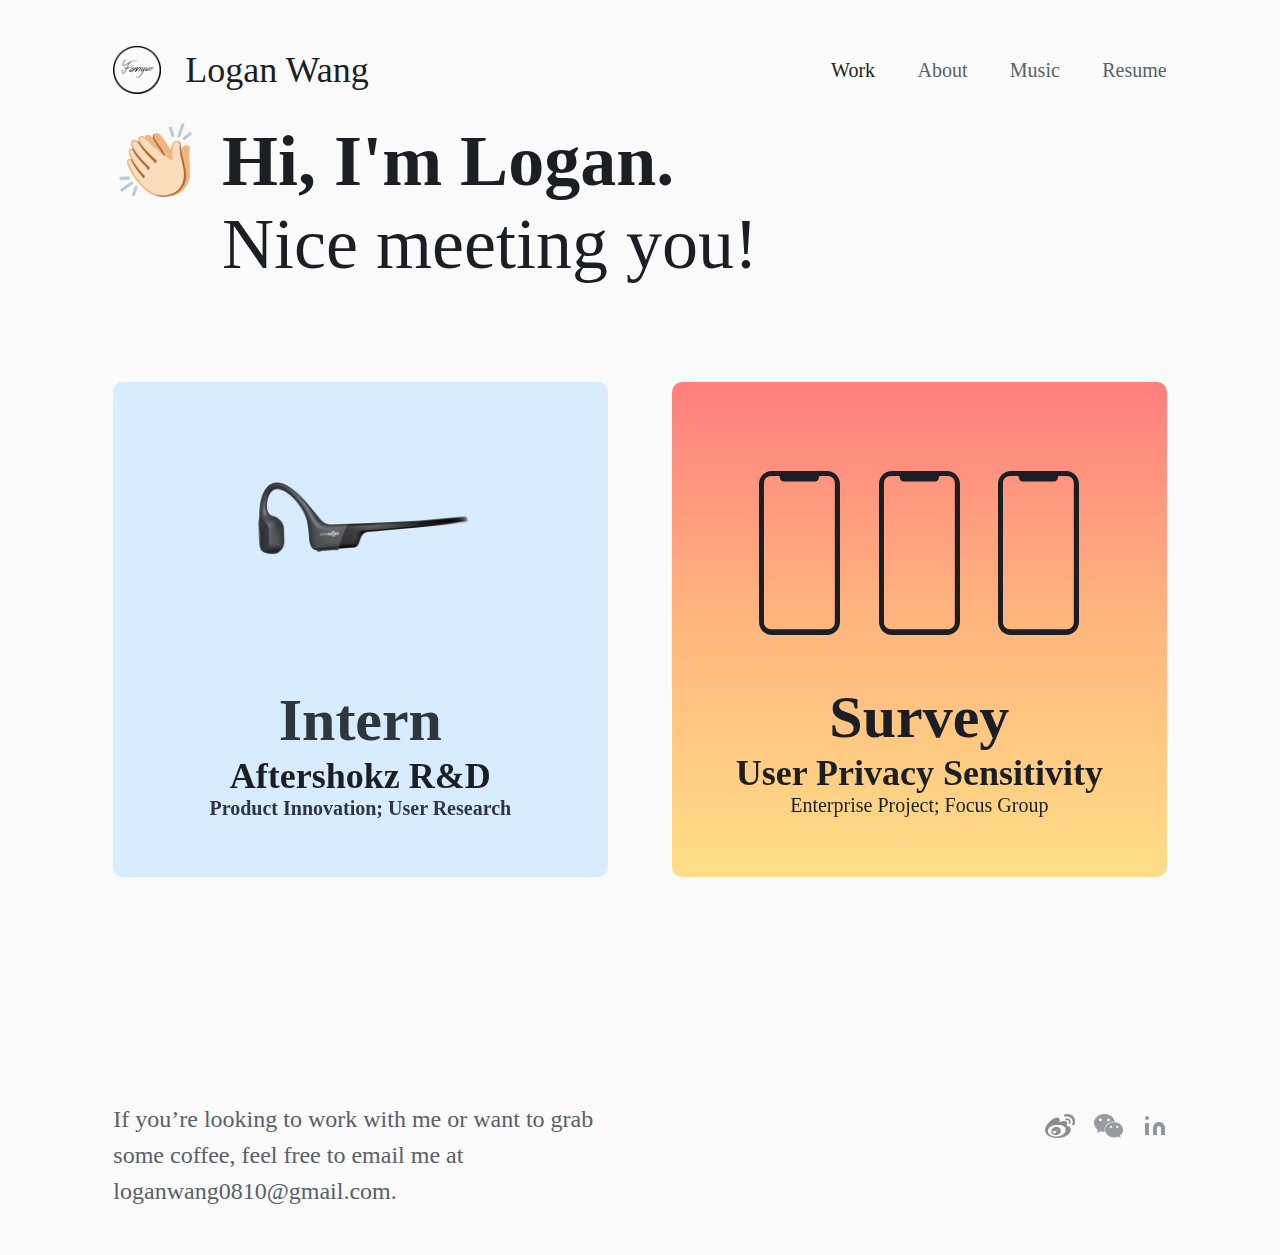
==== index.html @ 5b04d246 "MainPage Info" ====
<!-- Index -->

<!DOCTYPE html>
<html lang="en">

<!-- Head -->
<head id="top">
    <meta charset="UTF-8">
    <title>Fanyue Wang</title>
    <meta name="Description" content="Fanyue Wang is a designer and student at Xi'an Jiaotong Universtiy. He's currently a Usage Research Intern at Aftershokz.">

    <!-- Viewport -->
    <meta name="viewport" content="width=device-width, initial-scale=1.0">

    <!-- CSS Links -->
    <link rel="stylesheet" href="css/style.css" type="text/css">
    <link rel="stylesheet" href="css/hover-min.css">

    <!-- Javascript -->
    <script src="js/jquery-3.4.1.min.js"></script>
    <script>
        /* Scroll button appears on scroll */
        $(window).scroll(function(){
          if ($(this).scrollTop() > 20) {
              $('.scroll-to-top').removeClass('no-display');
          } else {
              $('.scroll-to-top').addClass('no-display');
          }
        });

        /* Smooth Scrolling */
        $(document).ready(function(){
          $("a").on('click', function(event) {
            if (this.hash !== "") {
                event.preventDefault();
                var hash = this.hash;
                $('html, body').animate({
                    scrollTop: $(hash).offset().top
                }, 500, function(){
                    window.location.hash = hash;
                });
            }
          });
        });
    </script>

    <!-- Webpage Icons -->
    <link rel="icon" type="image/x-icon" href="fanyue_logo.ico.ico"/>
    <link rel="icon" type="image/png" href="Fanyue-Logo.png"/>

    <!-- Global site tag (gtag.js) - Google Analytics -->
    <script async src="https://www.googletagmanager.com/gtag/js?id=UA-89012104-2"></script>
    <script>
      window.dataLayer = window.dataLayer || [];
      function gtag(){dataLayer.push(arguments);}
      gtag('js', new Date());

      gtag('config', 'UA-89012104-2');
    </script>

    <!-- Twitter Preview -->
    <meta name="twitter:card" content="summary_large_image"/>
    <meta name="twitter:site" content="@zainkho"/>
    <meta name="twitter:creator" content="@zainkho"/>
    <meta name="twitter:title" content="Zain Khoja" />
    <meta name="twitter:description" content="Zain Khoja is a designer and student at Cornell."/>
    <meta name="twitter:image:src" content="https://zainkho.com/zk-screenshot.png"/>
</head>

<body class="grid">
    <!-- Header -->
    <header class="c12">
        <!-- Nav -->
        <div class="hero">
            <div class="header">
                <a href=" "></a><img alt="Fanyue-Logo" src="Fanyue-Logo.png" class="zk-logo"></a>
                <h3 class="medium content-web">Logan Wang</h3>
                <nav class="nav">
                    <h5 class="option selected">Work</h5>
                    <h5 class="option"><a href="about.html">About</a></h5>
                    <h5 class="option"><a href="travel.html">Music</a></h5>
                    <h5 class="option"><a href="resume.html">Resume</a></h5>
                </nav>
            </div>

            <!-- Title -->
            <div class="title">
                <h1 class="content-web emoji">👏🏻</h1>
                <div>
                    <h1 class="content-mobile">👏🏻</h1>
                    <h1>Hi, I'm Logan.</h1>
                    <h1 class="medium">Nice meeting you! <span style="font-size: 16px"></span></h1>
                </div>
            </div>
        </div>
    </header>

    <main class="c12 content">

            <!-- Aftershorkz -->
            <a href="tint.html"><div class="hvr-float exp exp-github">
                <div class="exp-content">
                    <img alt="Fanyue logo" src="AS-wharf.png" class="github-logo">
                    <h2 class="grey">Intern</h2>
                    <h3>Aftershokz R&D</h3>
                    <h5 class="grey">Product Innovation; User Research</h5>
                </div>
            </div></a>

            <!-- UPS -->
            <a href="ideo.html"><div class="hvr-float exp exp-respond">
                <div class="exp-content">
                    <div class="respond-logo-container">
                        <img alt="iPhone outline" src="work/respond/respond-logo.svg" class="hvr-float respond-logo">
                        <img alt="iPhone outline" src="work/respond/respond-logo.svg" class="hvr-float respond-logo">
                        <img alt="iPhone outline" src="work/respond/respond-logo.svg" class="hvr-float respond-logo">
                    </div>
                    <h2>Survey</h2>
                    <h3>User Privacy Sensitivity</h3>
                    <h5 class="medium">Enterprise Project; Focus Group</h5>
                </div>
            </div></a>
        </main>

        <footer class="c12 grid">
            <div class="c6-left">
                <p>If you’re looking to work with me or want to grab some coffee, feel free to email me at <a href="loganwang0810@gmail.com?subject=Hey!" target="_blank" rel="noopener">loganwang0810@gmail.com</a>.</p>
            </div>
            <div class="social">
                <a href="https://weibo.com/u/2411232393" target="_blank" rel="noopener"><img alt="Twitter icon" src="icons/weibo.png" class="icons"></a>
                <a href="wechat_frd.jpeg" target="_blank" rel="noopener"><img alt="Medium icon" src="icons/wechat.png" class="icons"></a>
                <a href="https://www.linkedin.com/in/%E7%95%88%E6%9C%88-%E7%8E%8B-574818156/" target="_blank" rel="noopener"><img alt="LinkedIn icon" src="icons/linkedin.svg" class="icons"></a>
            </div>  
            
            <!-- Scroll To Top -->
            <a href="#top" aria-label="scroll to top" class="content-web no-display scroll-to-top"></a>
        </footer>
</body>

</html>
---- css/style.css ----
/* Styles */

/* COLORS */
:root {
    --black: #1B1F23;
    --white: #FAFAFA;
    --gray-01: #E1E4E8;
    --gray-02: #959DA5;
    --gray-03: #586069;
    --gray-04: #2F363D;
    --gray-05: #1B1F23;
}

/* TYPOGRAPHY */
@font-face {
    font-family: 'SF-Display';
    src: url(../fonts/SF-Pro-Display-Bold.woff);
    font-weight: bold;
}
@font-face {
    font-family: 'SF-Display';
    src: url(../fonts/SF-Pro-Display-Medium.woff);
    font-weight: 500;
}
@font-face {
    font-family: 'SF-Display';
    src: url(../fonts/SF-Pro-Display-Regular.woff);
    font-weight: normal;
}
@font-face {
    font-family: 'SF-Text';
    src: url(../fonts/SF-Pro-Text-Bold.woff);
    font-weight: bold;
}
@font-face {
    font-family: 'SF-Text';
    src: url(../fonts/SF-Pro-Text-Medium.woff);
    font-weight: 500;
}
@font-face {
    font-family: 'SF-Text';
    src: url(../fonts/SF-Pro-Text-Regular.woff);
    font-weight: normal;
}

h1 {
    font-family: 'SF-Display';
    font-size: 36px;    
    font-weight: bold;
    line-height: inherit;
    margin: 0;
}
h2 {
    font-family: 'SF-Display';
    font-size: 36px;    
    font-weight: bold;
    line-height: inherit;
    margin: 0;
}
h3 {
    font-family: 'SF-Display';
    font-size: 18px;    
    font-weight: bold;
    line-height: inherit;
    margin: 0;
}
h4 {
    font-family: 'SF-Display';
    font-size: 18px;    
    font-weight: bold;
    line-height: inherit;
    margin: 0;
}
h5 {
    font-family: 'SF-Display';
    font-size: 16px;    
    font-weight: bold;
    line-height: inherit;
    margin: 0;
}
h6 {
    font-family: 'SF-Text';
    font-size: 14px;    
    font-weight: bold;
    line-height: inherit;
    margin: 0;
}
p, li {
    font-family: 'SF-Display';
    font-size: 18px;
    font-weight: normal;
    line-height: 150%;
    margin: 0;
}
a {
    text-decoration: none;
    color: inherit;
    transition: 0.28s;
}
@media screen and (min-width: 450px) {
    h1 {
        font-size: calc(36px + 36* ((100vw - 320px) / 680));
    }
    h2 {
        font-size: calc(30px + 30 * ((100vw - 320px) / (680)));
    }
    h3 {
        font-size: calc(18px + 18 * ((100vw - 320px) / (680)));
    }
    h4 {
        font-size: calc(18px + 6 * ((100vw - 320px) / (680)));
    }
    h5 {
        font-size: calc(16px + 4 * ((100vw - 320px) / (680)));
    }
    h6 {
        font-size: calc(14px + 2 * ((100vw - 320px) / (680)));
    }
    p, li {
        font-size: calc(18px + 6 * ((100vw - 320px) / (680)));
    }
}
@media screen and (min-width: 1000px) {
    h1 {
        font-size: 72px;
    }
    h2 {
        font-size: 60px;
    }
    h3 {
        font-size: 36px;
    }
    h4 {
        font-size: 24px;
    }
    h5 {
        font-size: 20px;
    }
    h6 {
        font-size: 16px;
    }
    p, li {
        font-size: 24px;
    }
}
.medium {
    font-weight: 500;
}
.white {
    color: var(--white);
}
.grey {
    color: var(--gray-04);
}

.link:hover {
    opacity: 0.6;
    transition: 0.28s;
}

/* GRID */
.grid {
    display: grid;
    grid-template-columns: minmax(0, 1fr);
}
.c12 {
    grid-column: 2 /12;
}
.c6 {
    grid-column: 4 / 10;
}
.c6-left {
    grid-column: 1 / 7;
}
.c6-right {
    grid-column: 8 / 12;
}
.flex {
    display: flex;
    flex-direction: column;
}

/* IMAGES */
.img {
    margin-top: 1.5em;
    margin-bottom: 1.5em;
    width: 100%;
}
.shadow {
    box-shadow: 0 0 8px 0 var(--gray-01);
}

/* GLOBAL */ 
html {
    color: var(--black);
    background: var(--white);
    overflow-x: hidden;
    margin-top: 3vw;
    margin-bottom: 3vw;
    
    animation: 1.0s ease-in fade-in;
}
img {
    -webkit-user-drag: none;
}
video {
    -webkit-user-drag: none;
}
.section {
    margin-bottom: 3em;
}

/* HEADER */
.hero {
    position: relative;
}
.header {
    display: flex;
    flex-direction: row;
    line-height: 3em;
}
.zk-logo {
    height: 3em;
    transition: 1.5s ease-in-out;
}
.zk-logo:hover {
    transform: rotate(1800deg);
    transition: 15.0s linear;
}
.nav {
    line-height: 3em;
}
.option {
    display: inline;
    margin-left: 6vw;
    font-weight: normal;
    color: var(--gray-03);
}
.selected {
    font-weight: 500;
    color: var(--black);
}
.option:hover {
    color: var(--black);
}
.title {
    display: flex;
    flex-direction: row;
}
.emoji {
    height: 7vw;
    width: 7vw;
    margin-right: 0.5em;
    text-align: center
}

/* SUMMARY */
.summary {
    display: grid;
    grid-template-columns: 100%;
}
.summary-section {
    width: 100%;
}
.summary-item {
    margin-bottom: 1.5em;
}
.subtitle {
    margin-bottom: 0.75em;
    text-transform: uppercase;
    color: var(--gray-03);
}
.tinycluster{
    margin-bottom: 0.75em;
    text-transform: uppercase;
    color: var(--gray-02);
}
.divider {
    border-top: 1px solid var(--gray-01);
    margin-bottom: 3em;
}
/* BODY */
.main {
    margin-top: 3em;
    margin-bottom: 3em;
}
.content {
    display: grid;
    grid-column-gap: 5vw;
    grid-template-columns: auto;
    grid-row-gap: 5vw;
    grid-template-rows: auto auto auto;
    position: relative;
    margin-top: 3em;
    margin-bottom: 3em;
}
.exp {
    display: flex;
    flex-direction: column;
    position: relative;
    width: 100%;
    border-radius: 0.625em;
}
.exp:after {
    content: "";
    display: block;
    padding-bottom: 100%;
}
.exp-content {
    display: flex;
    flex-direction: column;
    position: absolute;
    width: 100%;
    height: 100%;
    justify-content: center;
    align-items: center;
    text-align: center;
}
.exp-title {
    vertical-align: top;
    text-align: left;
}
.exp-github {
    background: #d8ecff;

}
.exp-starbucks {
    background: #00704A;
}
.exp-ideo {
    background: #FFDB6D;
}
.exp-respond {
    background: linear-gradient(#FF7E7E, #FFB77E, #FFDE88);
}
.exp-tint {
    background: linear-gradient(135deg, #B2B2B2 0%, #666666 20%, #222222 20%);
}
.exp-nalp {
    background: #0052A5;
}

.github-logo {
    position: relative;
    margin-bottom: 4.5em;
    height: 35.5%;
    
    animation: 1.0s ease-in-out infinite infinite-bob;
}
.starbucks-heat-container {
    display: flex;
    flex-direction: row;
    position: relative;
    margin-right: 5%;
    margin-bottom: 5%;
    height: 10%;
    justify-content: center;
    align-items: center;
}
.starbucks-heat {
    display: inline-flex;
    margin: 7.5%;
    width: 5vw;
    height: 65%;
    border-radius: 10em;
    background: var(--white);
}
.evaporate-1 {
    animation: 2.0s ease-in-out infinite evaporate;
    animation-delay: 0s;
}
.evaporate-2 {
    animation: 2.0s ease-in-out infinite evaporate;
    animation-delay: 0.5s;
}
.evaporate-3 {
    animation: 2.0s ease-in-out infinite evaporate;
    animation-delay: 1.0s;
}

.starbucks-logo {
    position: relative;
    margin-bottom: 1.5em;
    height: 17.5%;
}
.ideo-soundwaves-container {
    display: flex;
    flex-direction: row;
    position: relative;
    margin-bottom: 1.5em;
    width: 100%;
    height: 45%;
    justify-content: center;
    align-items: center;
}
.ideo-soundwaves {
    display: inline-flex;
    margin: 1.25%;
    width: 0.5em;
    height: 100%;
    border-radius: 10em;
    background: var(--gray-05);
}
.ideo-soundwaves-1 {
    height: 25%;
}
.ideo-soundwaves-2 {
    height: 35%;
}
.ideo-soundwaves-3 {
    height: 45%;
}
.ideo-soundwaves-4 {
    height: 55%;
}
.ideo-soundwaves-5 {
    height: 65%;
}
.ideo-soundwaves-6 {
    height: 75%;
}
.ideo-soundwaves-7 {
    height: 85%;
}
.respond-logo-container {
    display: flex;
    flex-direction: row;
    position: relative;
    margin-bottom: 1.5vw;
    height: 45%;
    align-items: center;
    justify-content: center;
}
.respond-logo {
    position: relative;
    margin: 1.5vw;
    width: 20%;
}
.tint-logo {
    position: relative;
    margin-bottom: 1.5em;
    height: 17.5%;
}
.nalp-logo {
    position: relative;
    margin-bottom: 1.5em;
    height: 17.5%;
}

/* FOOTER */
footer {
    margin-top: 3em;
    line-height: 4em;
    color: var(--gray-03);
}
footer p a:hover {
    color: var(--black);
}
.social {
    grid-column: 9/ 13;
    display: flex;
    flex-direction: row;
    justify-content: flex-end;
    position: relative;
}
.icons {
    display: inline-block;
    margin-left: 1.5vw;
    height: 1.5em;
    opacity: 0.45;
    transition: 0.28s;
}
.icons:hover {
    opacity: 1;
    transition: 0.28s;
}

/* BACK */
.back {
    position: fixed;
    bottom: 11%;
    left: 4em;
    z-index: 99;
    width: 1.5em;
    height: 1.5em;
    cursor: pointer;
    outline: none !important;
    background: url(../icons/chevron-left.svg) center / contain no-repeat;
    opacity: 0.45;

    transition: 0.28s;
}
.back:hover {
    opacity: 1;
    transition: 0.28s;
}
.back.no-display {
    opacity: 0;
}

/* FORWARD */
.forward {
    position: fixed;
    bottom: 11%;
    left: 6.5em;
    z-index: 99;
    width: 1.5em;
    height: 1.5em;
    cursor: pointer;
    outline: none !important;
    background: url(../icons/chevron-right.svg) center / contain no-repeat;
    opacity: 0.45;

    transition: 0.28s;
}
.forward:hover {
    opacity: 1;
    transition: 0.28s;
}
.forward.no-display {
    opacity: 0;
}

/* SCROLL TO TOP */
.scroll-to-top {
    position: fixed;
    bottom: 11%;
    right: 4em;
    z-index: 99;
    width: 1.5em;
    height:1.5em;
    cursor: pointer;
    outline: none !important;
    background: url(../icons/chevron-up.svg) center / contain no-repeat;
    opacity: 0.45;

    transition: 0.28s;
}
.scroll-to-top:hover {
    opacity: 1;
    transition: 0.28s;
}
.scroll-to-top.no-display {
    opacity: 0;
}

/* ABOUT */
.avi {
    margin-top: 3em;
    margin-left: auto;
    margin-right: auto;
    height: 15em;
    width: 15em;
    border-radius: 100em;
}
.cornell-link {
    color: #B31B1B;
}
.banzi{
    color: coral;
}

/* TRAVEL */
.travel-title {
    width: 90vw;
    background: url(../work/travel/dallas1.jpg) center / cover no-repeat;
    -webkit-background-clip: text;
    -webkit-text-fill-color: rgba(0, 0, 0, 0.25);
}
.scroll {
    padding-top: 1.5em;
}
.photo {
    display: block;
    position: relative;
    margin-bottom: 1.5em;
    width: 100%;
    border-radius: 0.625vw;

    transition: 0.28s;
}
.photo:hover {
    transform: scale(1.01);
    transition: 0.28s;
}
.city {
    width: 90vw;
}
.city-athens {
    background: url(../work/travel/athens1.jpg) center / cover no-repeat;
    -webkit-background-clip: text;
    -webkit-text-fill-color: rgba(0, 0, 0, 0.25);
}
.city-austin {
    background: url(../work/travel/austin1.jpg) center / cover no-repeat;
    -webkit-background-clip: text;
    -webkit-text-fill-color: rgba(0, 0, 0, 0.25);
}
.city-cairo {
    background: url(../work/travel/cairo1.jpg) center / cover no-repeat;
    -webkit-background-clip: text;
    -webkit-text-fill-color: rgba(0, 0, 0, 0.25);
}
.city-cambridge {
    background: url(../work/travel/cambridge1.jpg) center / cover no-repeat;
    -webkit-background-clip: text;
    -webkit-text-fill-color: rgba(0, 0, 0, 0.25);
}
.city-chicago {
    background: url(../work/travel/chicago1.jpg) center / cover no-repeat;
    -webkit-background-clip: text;
    -webkit-text-fill-color: rgba(0, 0, 0, 0.25);
}
.city-dallas {
    background: url(../work/travel/dallas1.jpg) center / cover no-repeat;
    -webkit-background-clip: text;
    -webkit-text-fill-color: rgba(0, 0, 0, 0);
}
.city-florence {
    background: url(../work/travel/florence1.jpg) center / cover no-repeat;
    -webkit-background-clip: text;
    -webkit-text-fill-color: rgba(0, 0, 0, 0.25);
}
.city-istanbul {
    background: url(../work/travel/istanbul1.jpg) center / cover no-repeat;
    -webkit-background-clip: text;
    -webkit-text-fill-color: rgba(0, 0, 0, 0.25);
}
.city-ithaca {
    background: url(../work/travel/ithaca1.jpg) center / cover no-repeat;
    -webkit-background-clip: text;
    -webkit-text-fill-color: rgba(0, 0, 0, 0.25);
}
.city-london {
    background: url(../work/travel/london1.jpg) center / cover no-repeat;
    -webkit-background-clip: text;
    -webkit-text-fill-color: rgba(0, 0, 0, 0.25);
}
.city-madrid {
    background: url(../work/travel/madrid1.jpg) center / cover no-repeat;
    -webkit-background-clip: text;
    -webkit-text-fill-color: rgba(0, 0, 0, 0.25);
}
.city-milan {
    background: url(../work/travel/milan1.jpg) center / cover no-repeat;
    -webkit-background-clip: text;
    -webkit-text-fill-color: rgba(0, 0, 0, 0.25);
}
.city-nyc {
    background: url(../work/travel/nyc1.jpg) center / cover no-repeat;
    -webkit-background-clip: text;
    -webkit-text-fill-color: rgba(0, 0, 0, 0.25);
}
.city-orlando {
    background: url(../work/travel/orlando1.jpg) center / cover no-repeat;
    -webkit-background-clip: text;
    -webkit-text-fill-color: rgba(0, 0, 0, 0.25);
}

.city-sf {
    background: url(../work/travel/sf1.jpg) center / cover no-repeat;
    -webkit-background-clip: text;
    -webkit-text-fill-color: rgba(0, 0, 0, 0.25);
}

.city-sendai {
    background: url(../work/travel/sendai1.jpg) center / cover no-repeat;
    -webkit-background-clip: text;
    -webkit-text-fill-color: rgba(0, 0, 0, 0.25);
}
.city-sydney {
    background: url(../work/travel/sydney1.jpg) center / cover no-repeat;
    -webkit-background-clip: text;
    -webkit-text-fill-color: rgba(0, 0, 0, 0.25);
}
.city-venice {
    background: url(../work/travel/venice1.jpg) center / cover no-repeat;
    -webkit-background-clip: text;
    -webkit-text-fill-color: rgba(0, 0, 0, 0.25);
}
::-webkit-scrollbar {
    display: none;
}

/* INSTAGRAM */
.ig-title {
    background: linear-gradient(45deg, #F86737 0%, #B02999 100%);
    -webkit-background-clip: text;
    -webkit-text-fill-color: transparent;
    margin-bottom: 1.5vw;
}
.ig-link {
    color: #C13584;
}

/* DORM ROOM FUND */
.drf-title {
    color: #0702D1;
    margin-bottom: 1.5vw;
}
.drf-link {
    color: #0702D1;
}
.drf-link2 {
    color: rgb(21, 126, 29);
}
.drf-link3 {
    color: rgb(255, 137, 1);
}

/* GITHUB */
.github-title {
    color: #24292E;
    margin-bottom: 1.5vw;
}
.github-link {
    color: #6F42C1;
}

/* STARBUCKS */
.starbucks-title {
    color: #00704A;
    margin-bottom: 1.5vw;
}
.starbucks-link {
    color: #00704A
}

/* IDEO */
.ideo-title {
    color: var(--black);
    margin-bottom: 1.5vw;
}
.ideo-link {
    color: #DBAB09;
}

/* RESPOND */
.respond-title {
    color: #B31D28;
    margin-bottom: 1.5vw;
}
.respond-link {
    color: #D60000;
}

/* TINT */
.tint-title {
    background: linear-gradient(135deg, #B2B2B2 0%, #666666 10%, #222222 10%);
    -webkit-background-clip: text;
    -webkit-text-fill-color: transparent;
    margin-bottom: 1.5vw;
}
.tint-link {
    color: var(--gray-03);
}

/* NALP */
.nalp-title {
    color: #0052A5;
    margin-bottom: 1.5vw;
}
.nalp-link {
    color: #0366D6;
}

/* RESPONSIVE */
.content-web {
    display: none;
}
.content-mobile {
    display: inherit;
}
@media screen and (min-width: 550px) {
    /* GLOBAL */
    .content-web {
        display: inline;
    }
    .content-mobile {
        display: none;
    }
    
    /* GRID */
    .grid {
        grid-template-columns: repeat(12, minmax(0, 1fr));
    }
    .flex {
        display: flex;
        flex-direction: row;
        justify-content: space-between;
    }
    
    /* HEADER */
    .hero {
        margin-bottom: 3em;
    }
    .header {
        margin-bottom: 1.5em;
        line-height: 3em;
        justify-content: space-between;
    }
    .zk-logo {
        margin-right: 1.5em;
        height: 3em;
    }
    .nav {
        margin-left: auto;
        line-height: 3em;
    }
    .option {
        margin-left: 3vw;
    }
    
    /* BODY */
    .content {
        grid-template-columns: auto auto;
    }
    .starbucks-heat {
        width: 2vw;
        height: 65%;
    }
    
    /* BACK, FORWARD, SCROLL TO TOP */
    .back, .forward, .scroll-to-top {
        bottom: 20%;
    }
    
    /* ABOUT */
    .avi {
        height: 35vw;
        width: 35vw;
    }
    /* TRAVEL */
    .scroll {
        padding-top: 1.5em;
        padding-left: 0.5em;
        overflow-x: scroll;
        white-space: nowrap;
    }
    .photo {
        display: inline;
        margin-right: 1.5vw;
        height: 40vw;
        width: auto;
        border-radius: 0.625vw;

        transition: 0.28s;
    }
}

@media screen and (min-width: 1000px) {
    /* GLOBAL */
    .content-web {
        display: inline;
    }
    
    /* HEADER */
    .selected {
        font-weight: 500;
        color: var(--black);
    }
    .emoji {
        margin-right: 1.5vw;
    }
    
    /* SUMMARY */
    .summary {
        grid-template-columns: 50% 50%;
    }
    
    /* BACK, FORWARD, SCROLL TO TOP */
    .back, .forward, .scroll-to-top {
        bottom: 11%;
    }
    
    /* ABOUT */
    .avi {
        margin-top: auto;
        margin-bottom: auto;
        height: 25em;
        width: 25em;
    }
}

/* ANIMATIONS */
@keyframes fade-in {
  0% {
    opacity: 0;
    transform: translateY(0.05%);
  }
  100% {
    opacity: 1;
    transform: translateY(0);
  }
}

@keyframes infinite-bob {
    0% {
        transform:translateY(5%)
    }
    50% {
        transform:translateY(2.5%)
    }
    100% {
        transform:translateY(5%)
    }
}

@keyframes evaporate {
    0% {
        transform:translateY(50%);
    }
    50% {
        transform: translateY(25%);
    }
    100% {
        transform: translateY(50%);
    }
}
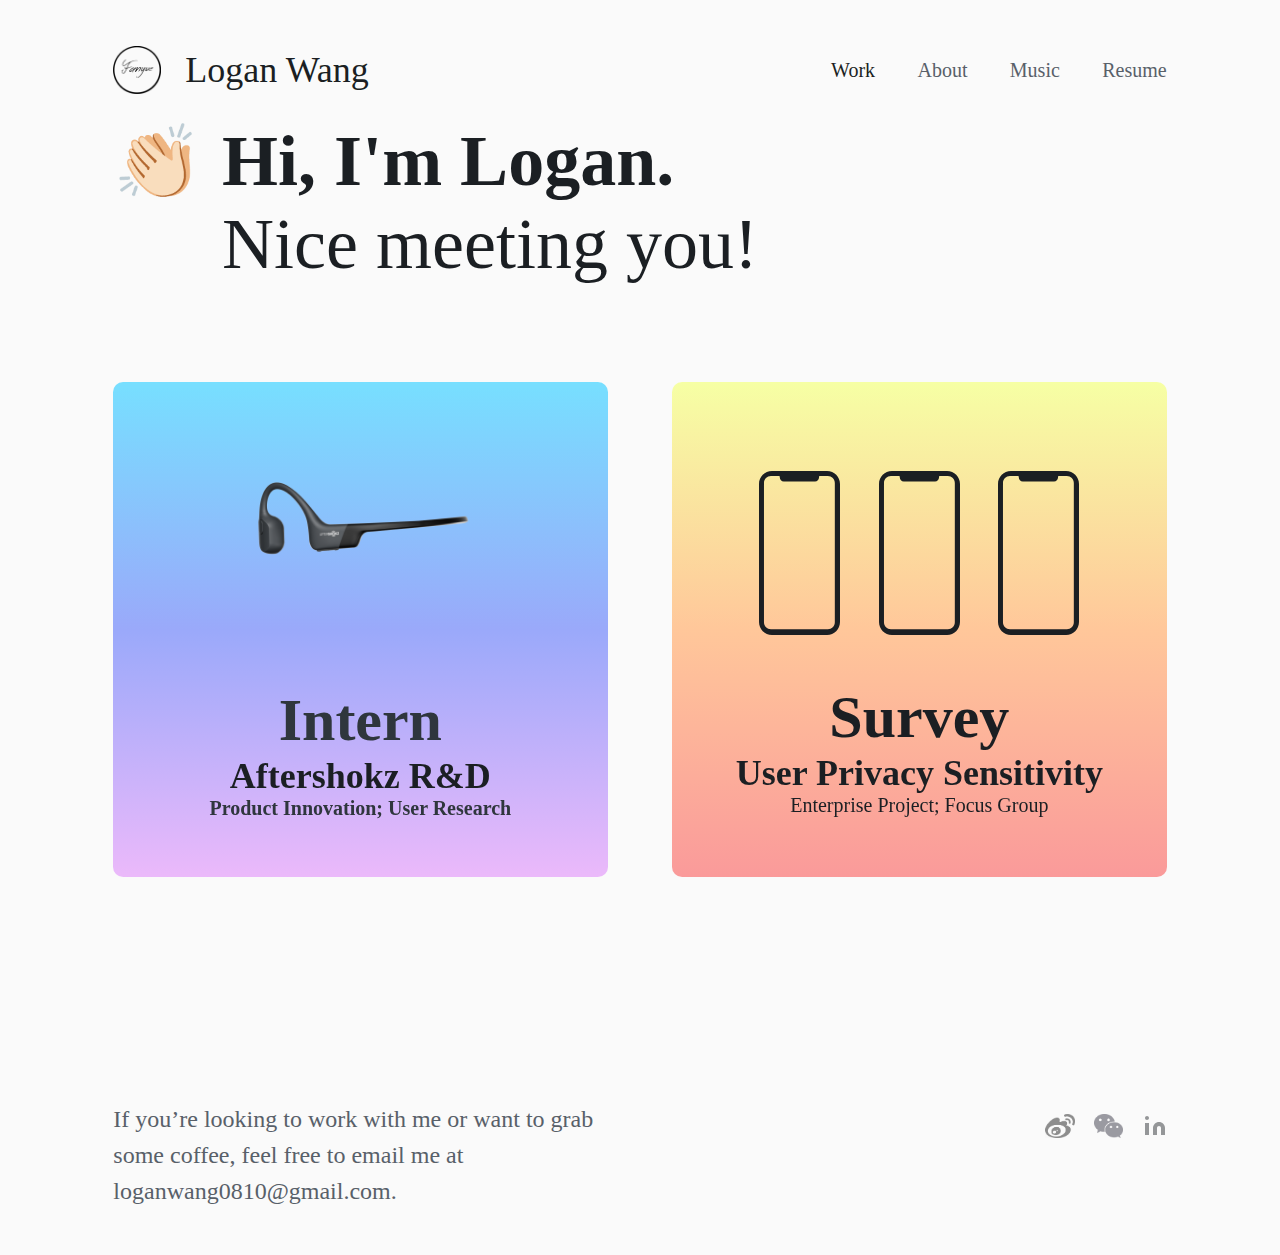
==== commit 618f0ffe: "MailAddress&Color" ====
--- a/index.html
+++ b/index.html
@@ -98,7 +98,7 @@
     <main class="c12 content">
 
             <!-- Aftershorkz -->
-            <a href="tint.html"><div class="hvr-float exp exp-github">
+            <a href="tint.html"><div class="hvr-float exp exp-respond0">
                 <div class="exp-content">
                     <img alt="Fanyue logo" src="AS-wharf.png" class="github-logo">
                     <h2 class="grey">Intern</h2>
@@ -124,7 +124,7 @@
 
         <footer class="c12 grid">
             <div class="c6-left">
-                <p>If you’re looking to work with me or want to grab some coffee, feel free to email me at <a href="loganwang0810@gmail.com?subject=Hey!" target="_blank" rel="noopener">loganwang0810@gmail.com</a>.</p>
+                <p>If you’re looking to work with me or want to grab some coffee, feel free to email me at <a href="mailto:loganwang0810@gmail.com?subject=Hey!" target="_blank" rel="noopener">loganwang0810@gmail.com</a>.</p>
             </div>
             <div class="social">
                 <a href="https://weibo.com/u/2411232393" target="_blank" rel="noopener"><img alt="Twitter icon" src="icons/weibo.png" class="icons"></a>
--- a/css/style.css
+++ b/css/style.css
@@ -331,7 +331,10 @@
     background: #FFDB6D;
 }
 .exp-respond {
-    background: linear-gradient(#FF7E7E, #FFB77E, #FFDE88);
+    background: linear-gradient(rgb(246, 255, 164), rgb(255, 199, 154), rgb(250, 154, 154));
+}
+.exp-respond0 {
+    background: linear-gradient(rgb(119, 223, 255), rgb(154, 169, 250), rgb(235, 185, 250));
 }
 .exp-tint {
     background: linear-gradient(135deg, #B2B2B2 0%, #666666 20%, #222222 20%);
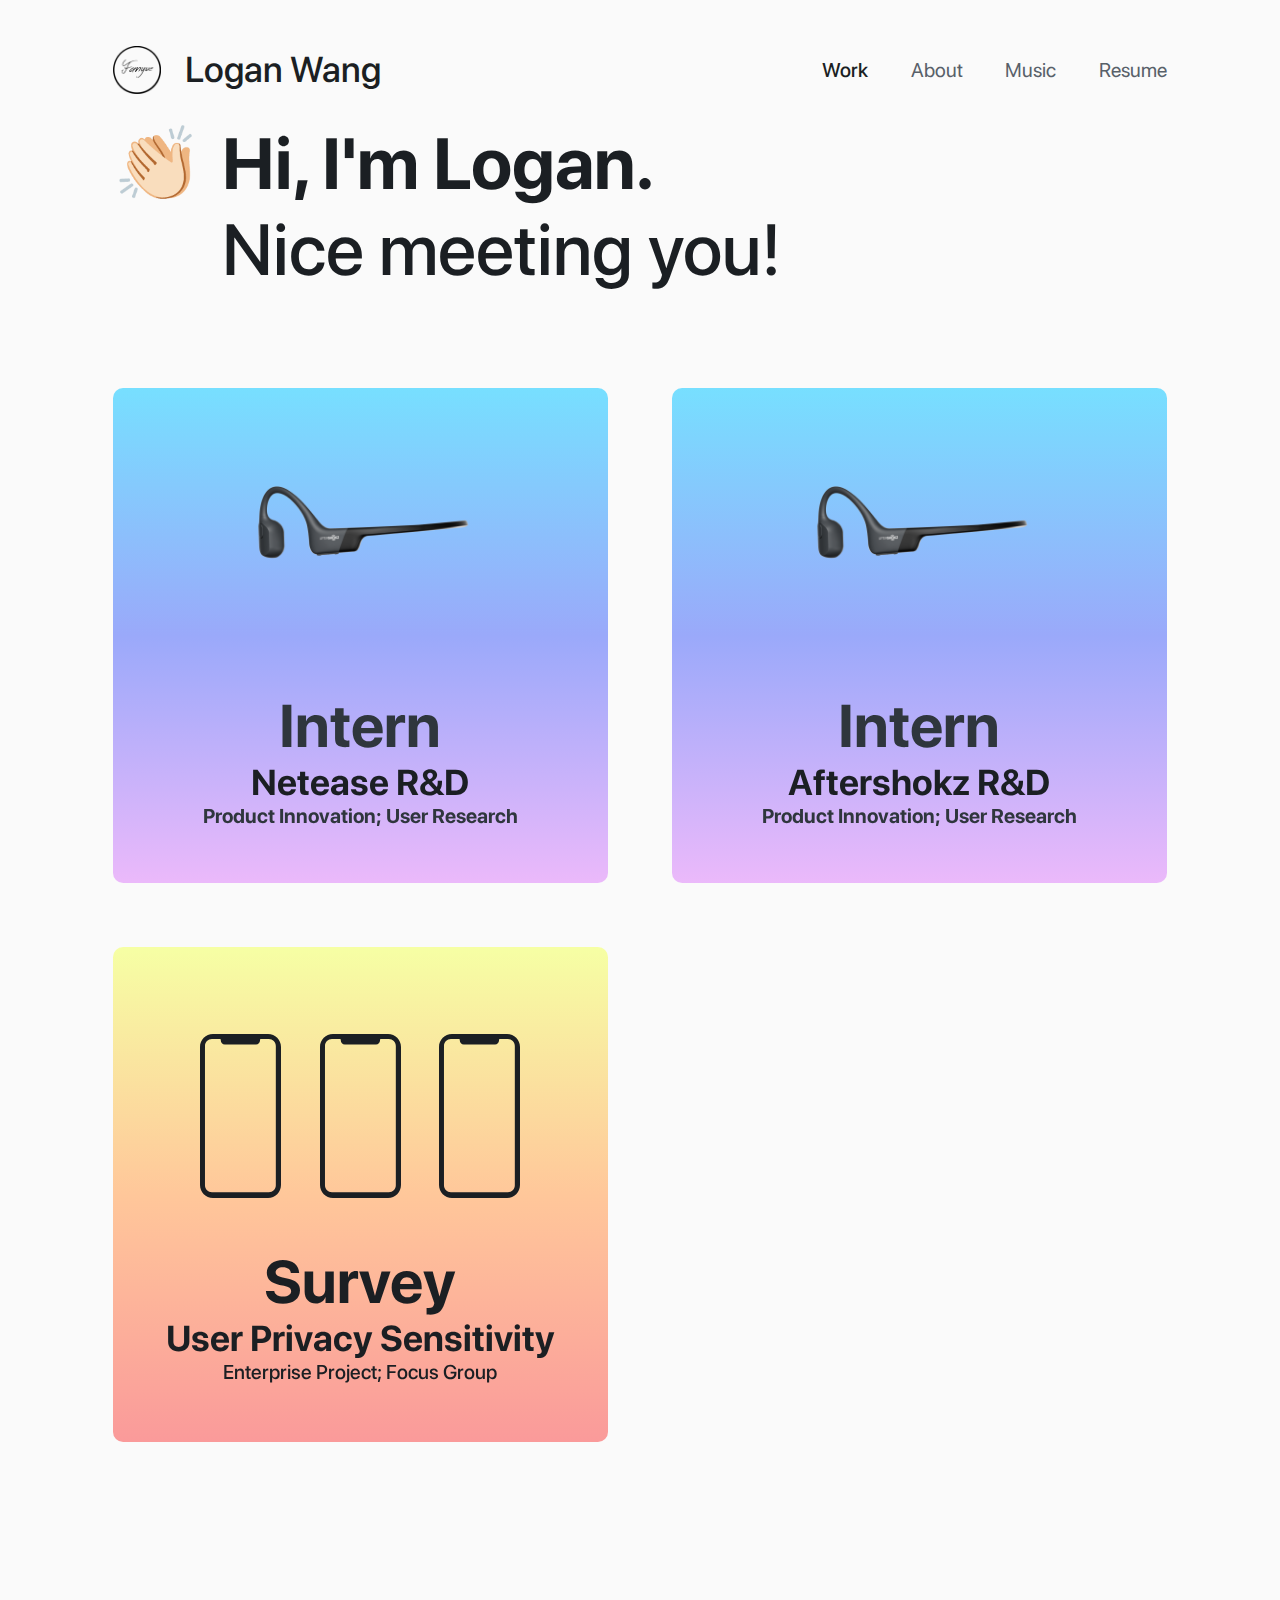
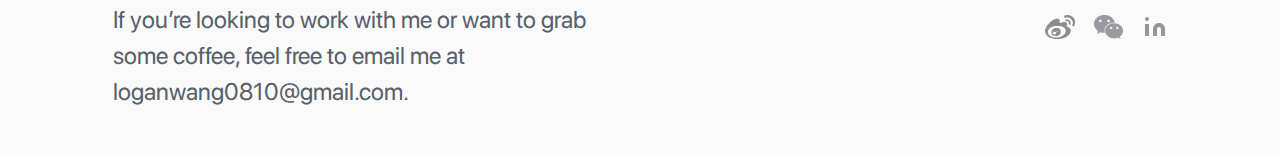
==== commit 97364d41: "add netease" ====
--- a/index.html
+++ b/index.html
@@ -102,6 +102,16 @@
                 <div class="exp-content">
                     <img alt="Fanyue logo" src="AS-wharf.png" class="github-logo">
                     <h2 class="grey">Intern</h2>
+                    <h3>Netease R&D</h3>
+                    <h5 class="grey">Product Innovation; User Research</h5>
+                </div>
+            </div></a>
+
+            <!-- Aftershorkz -->
+            <a href="tint.html"><div class="hvr-float exp exp-respond0">
+                <div class="exp-content">
+                    <img alt="Fanyue logo" src="AS-wharf.png" class="github-logo">
+                    <h2 class="grey">Intern</h2>
                     <h3>Aftershokz R&D</h3>
                     <h5 class="grey">Product Innovation; User Research</h5>
                 </div>
--- a/css/style.css
+++ b/css/style.css
@@ -42,6 +42,7 @@
     src: url(../fonts/SF-Pro-Text-Regular.woff);
     font-weight: normal;
 }
+
 
 h1 {
     font-family: 'SF-Display';
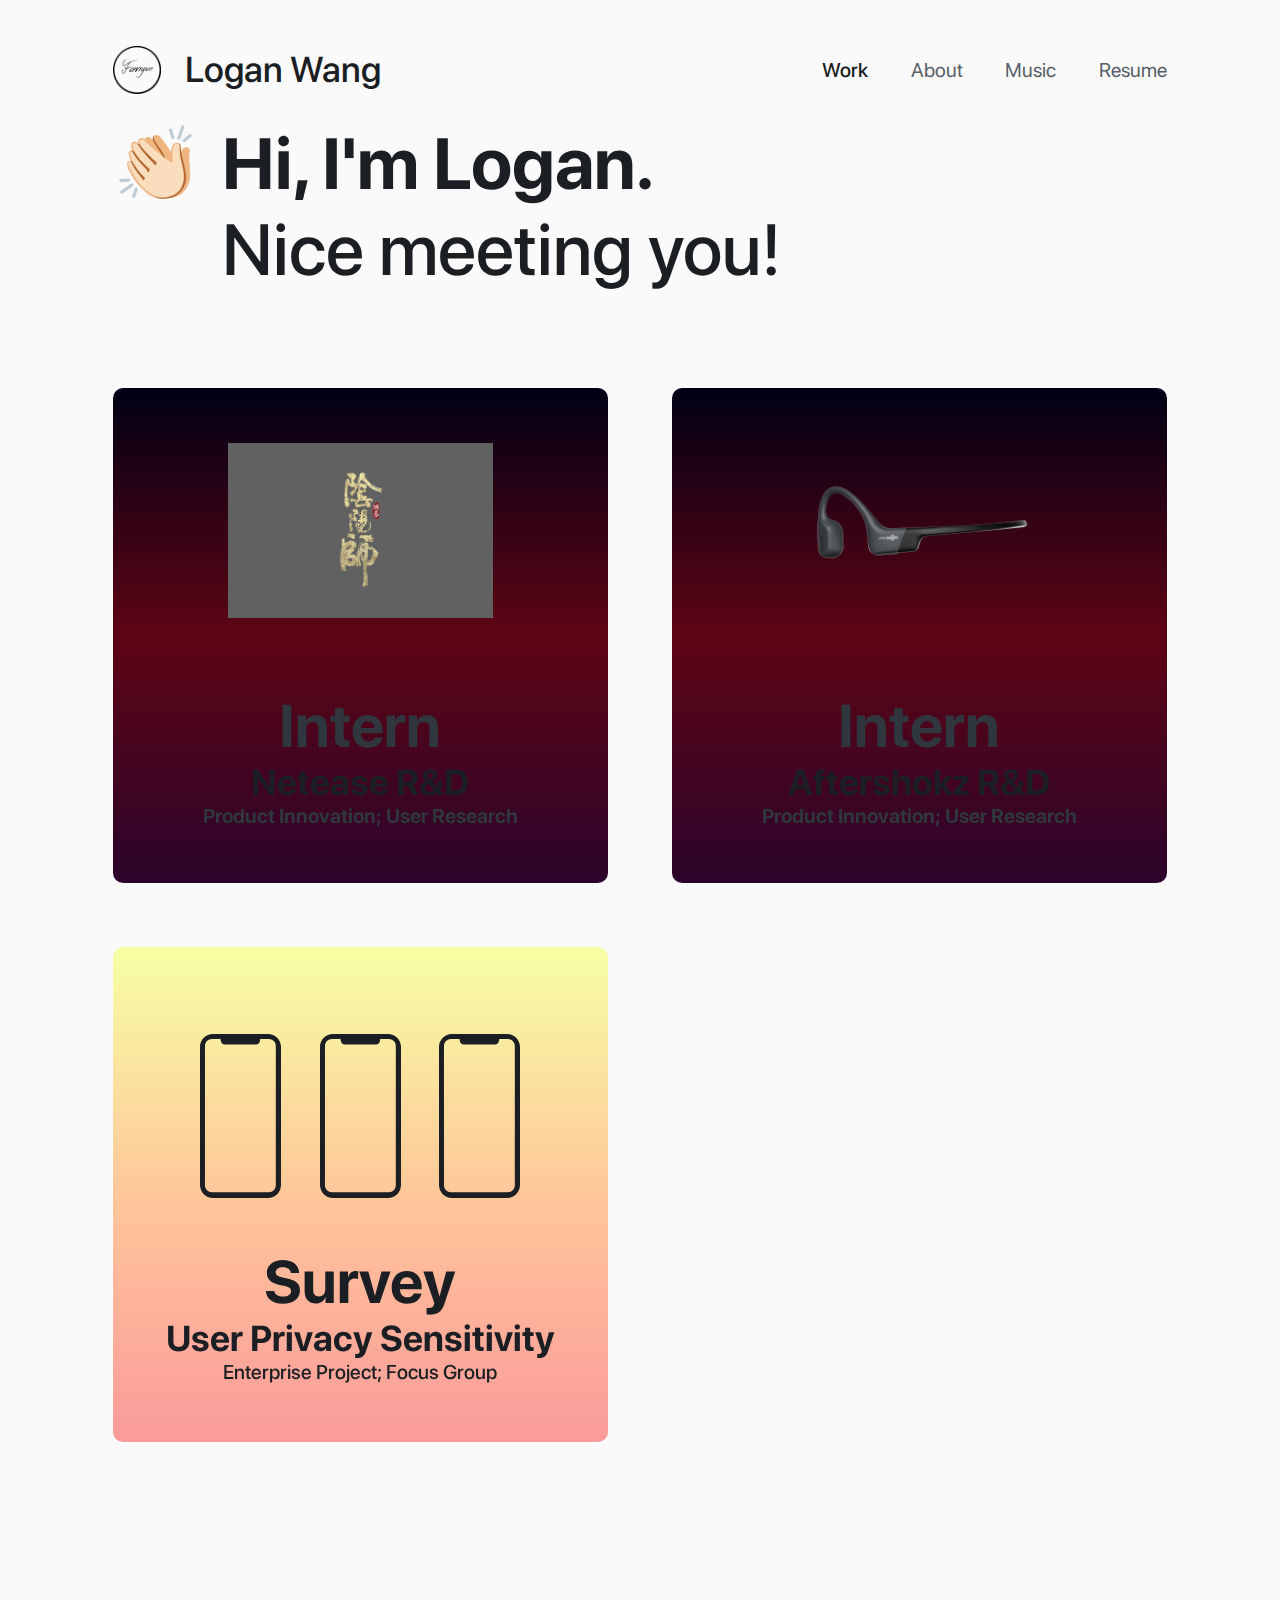
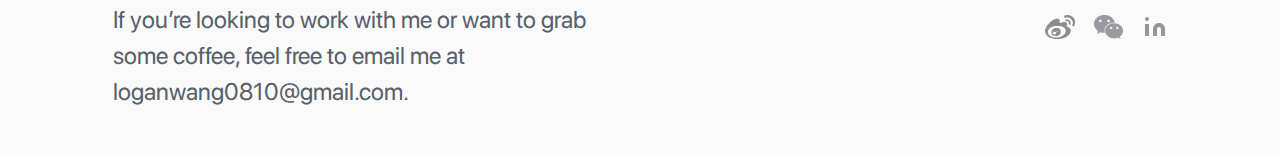
==== commit a863403b: "netease update" ====
--- a/index.html
+++ b/index.html
@@ -97,10 +97,10 @@
 
     <main class="c12 content">
 
-            <!-- Aftershorkz -->
-            <a href="tint.html"><div class="hvr-float exp exp-respond0">
+            <!-- Netease -->
+            <a href="nalp.html"><div class="hvr-float exp exp-respond0">
                 <div class="exp-content">
-                    <img alt="Fanyue logo" src="AS-wharf.png" class="github-logo">
+                    <img alt="Fanyue logo" src="yyslogo.png" class="github-logo">
                     <h2 class="grey">Intern</h2>
                     <h3>Netease R&D</h3>
                     <h5 class="grey">Product Innovation; User Research</h5>
--- a/css/style.css
+++ b/css/style.css
@@ -335,7 +335,7 @@
     background: linear-gradient(rgb(246, 255, 164), rgb(255, 199, 154), rgb(250, 154, 154));
 }
 .exp-respond0 {
-    background: linear-gradient(rgb(119, 223, 255), rgb(154, 169, 250), rgb(235, 185, 250));
+    background: linear-gradient(rgb(0, 0, 20), rgb(94, 5, 20), rgb(43, 4, 43));
 }
 .exp-tint {
     background: linear-gradient(135deg, #B2B2B2 0%, #666666 20%, #222222 20%);
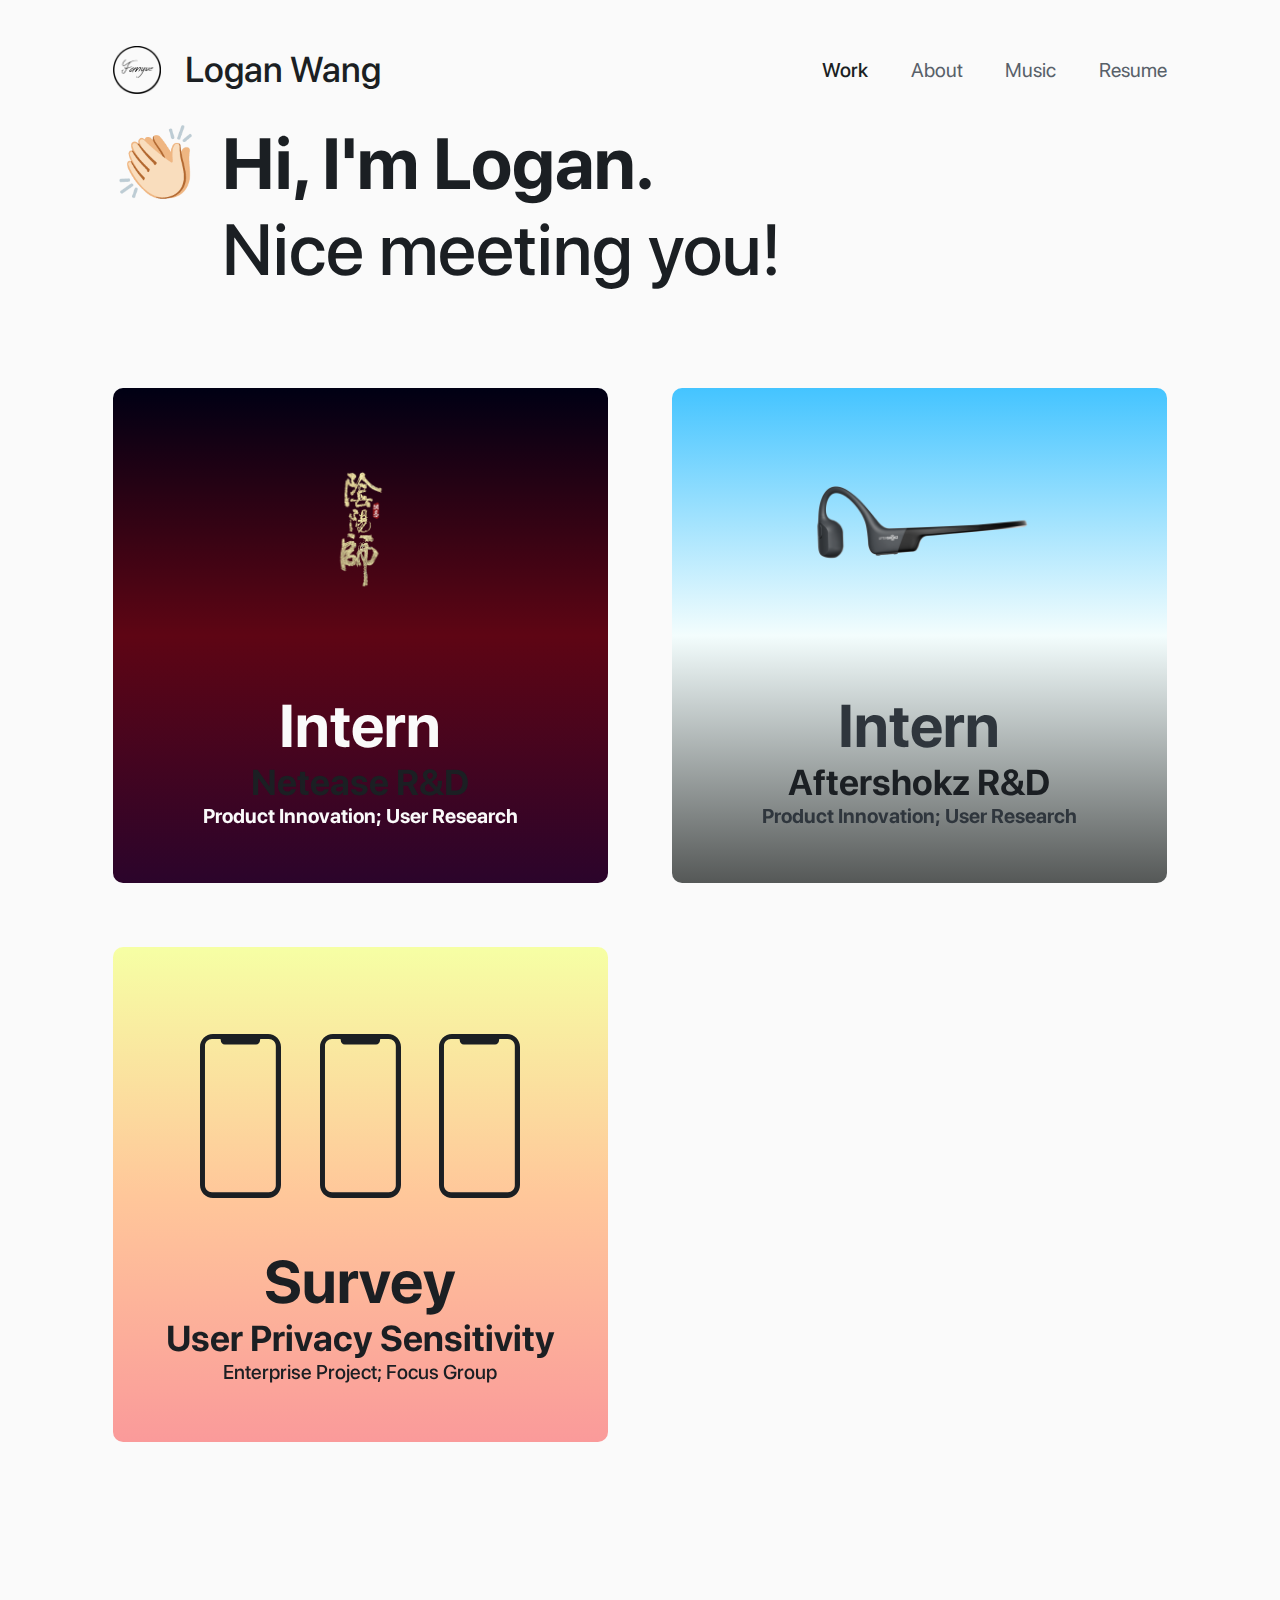
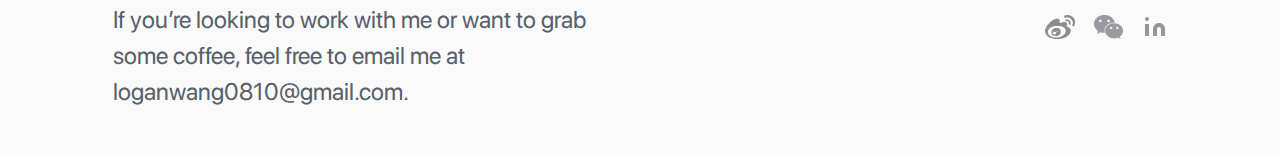
==== commit 05d07ac3: "netease update" ====
--- a/index.html
+++ b/index.html
@@ -98,12 +98,12 @@
     <main class="c12 content">
 
             <!-- Netease -->
-            <a href="nalp.html"><div class="hvr-float exp exp-respond0">
+            <a href="nalp.html"><div class="hvr-float exp exp-respond1">
                 <div class="exp-content">
                     <img alt="Fanyue logo" src="yyslogo.png" class="github-logo">
-                    <h2 class="grey">Intern</h2>
+                    <h2 class="white">Intern</h2>
                     <h3>Netease R&D</h3>
-                    <h5 class="grey">Product Innovation; User Research</h5>
+                    <h5 class="white">Product Innovation; User Research</h5>
                 </div>
             </div></a>
 
--- a/css/style.css
+++ b/css/style.css
@@ -335,6 +335,9 @@
     background: linear-gradient(rgb(246, 255, 164), rgb(255, 199, 154), rgb(250, 154, 154));
 }
 .exp-respond0 {
+    background: linear-gradient(rgb(68, 196, 255), rgb(243, 253, 253), rgb(85, 88, 87));
+}
+.exp-respond1 {
     background: linear-gradient(rgb(0, 0, 20), rgb(94, 5, 20), rgb(43, 4, 43));
 }
 .exp-tint {
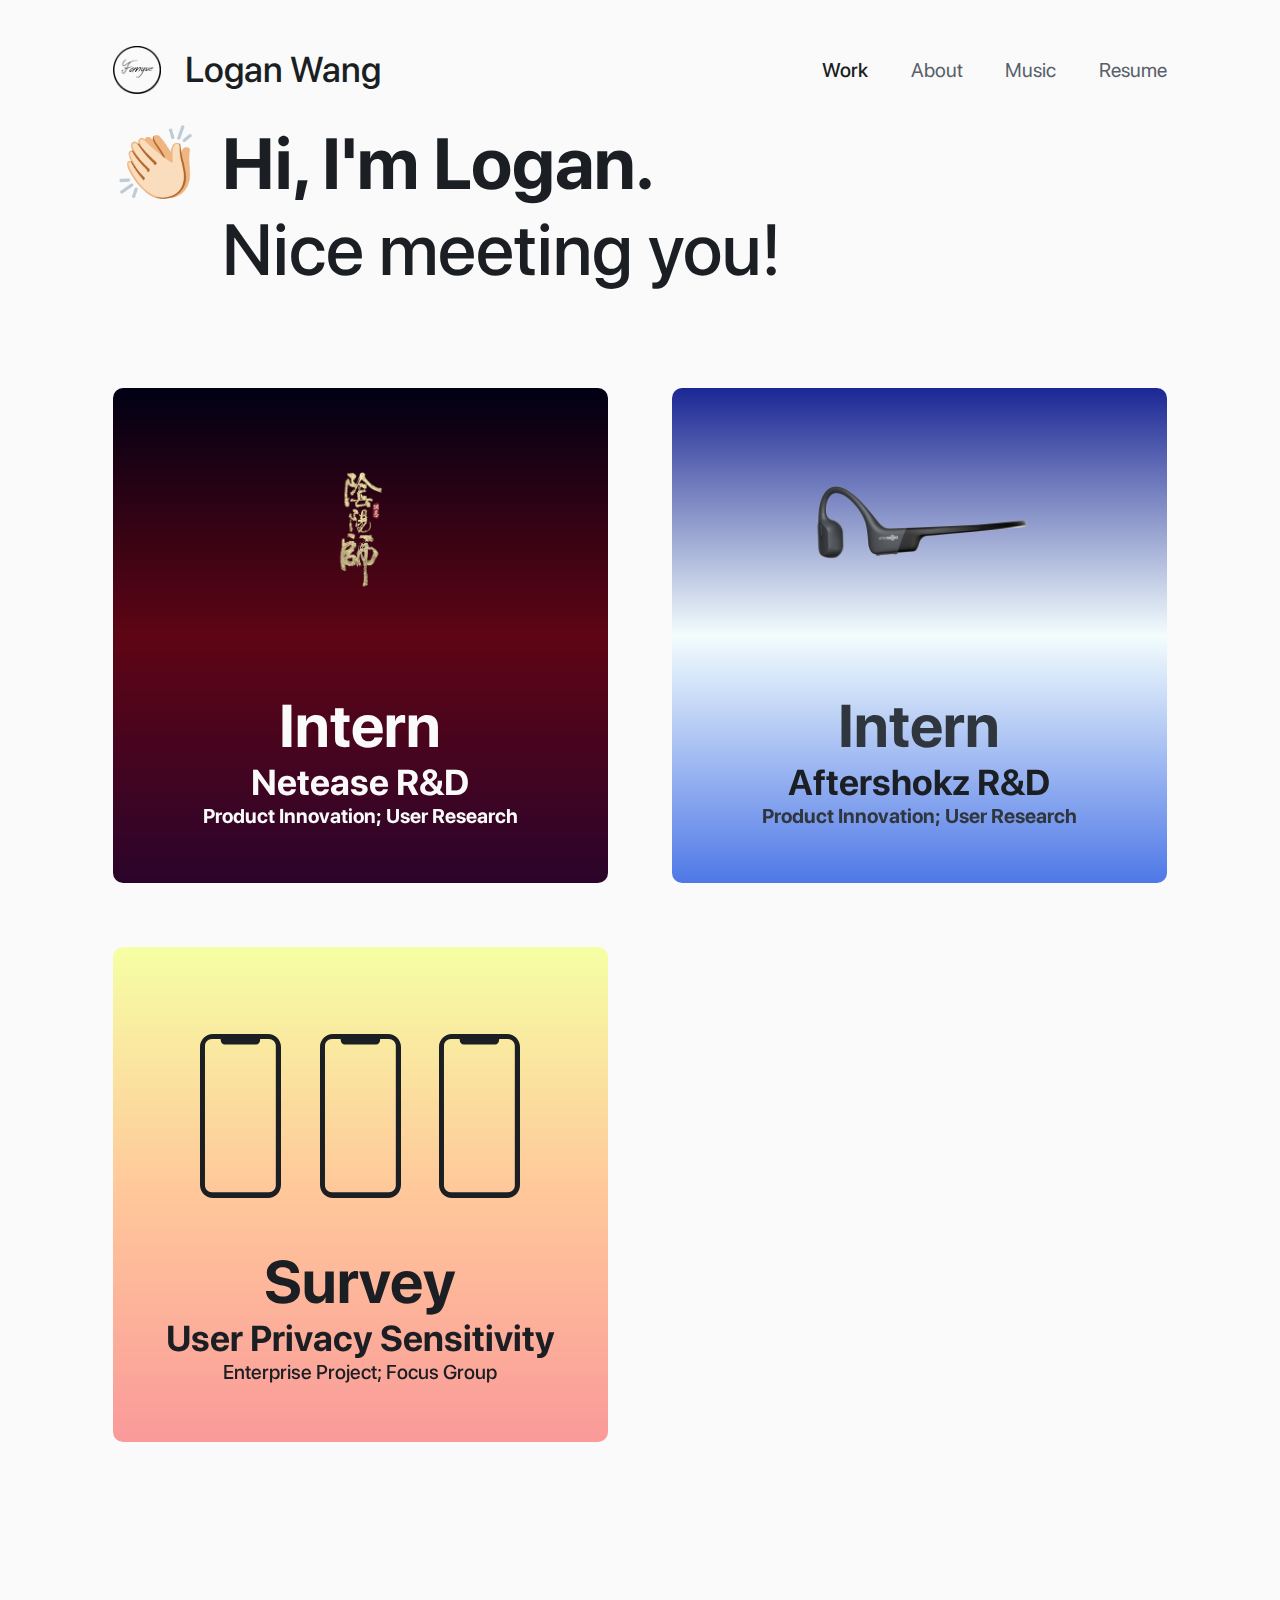
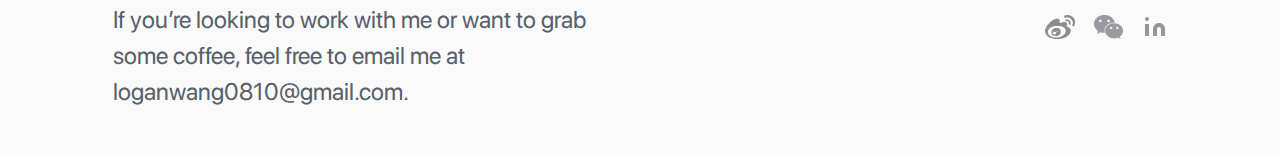
==== commit 70331f31: "netease update" ====
--- a/index.html
+++ b/index.html
@@ -102,7 +102,7 @@
                 <div class="exp-content">
                     <img alt="Fanyue logo" src="yyslogo.png" class="github-logo">
                     <h2 class="white">Intern</h2>
-                    <h3>Netease R&D</h3>
+                    <h3 class="white">Netease R&D</h3>
                     <h5 class="white">Product Innovation; User Research</h5>
                 </div>
             </div></a>
--- a/css/style.css
+++ b/css/style.css
@@ -335,7 +335,7 @@
     background: linear-gradient(rgb(246, 255, 164), rgb(255, 199, 154), rgb(250, 154, 154));
 }
 .exp-respond0 {
-    background: linear-gradient(rgb(68, 196, 255), rgb(243, 253, 253), rgb(85, 88, 87));
+    background: linear-gradient(rgb(27, 39, 148), rgb(243, 253, 253), rgb(79, 120, 231));
 }
 .exp-respond1 {
     background: linear-gradient(rgb(0, 0, 20), rgb(94, 5, 20), rgb(43, 4, 43));
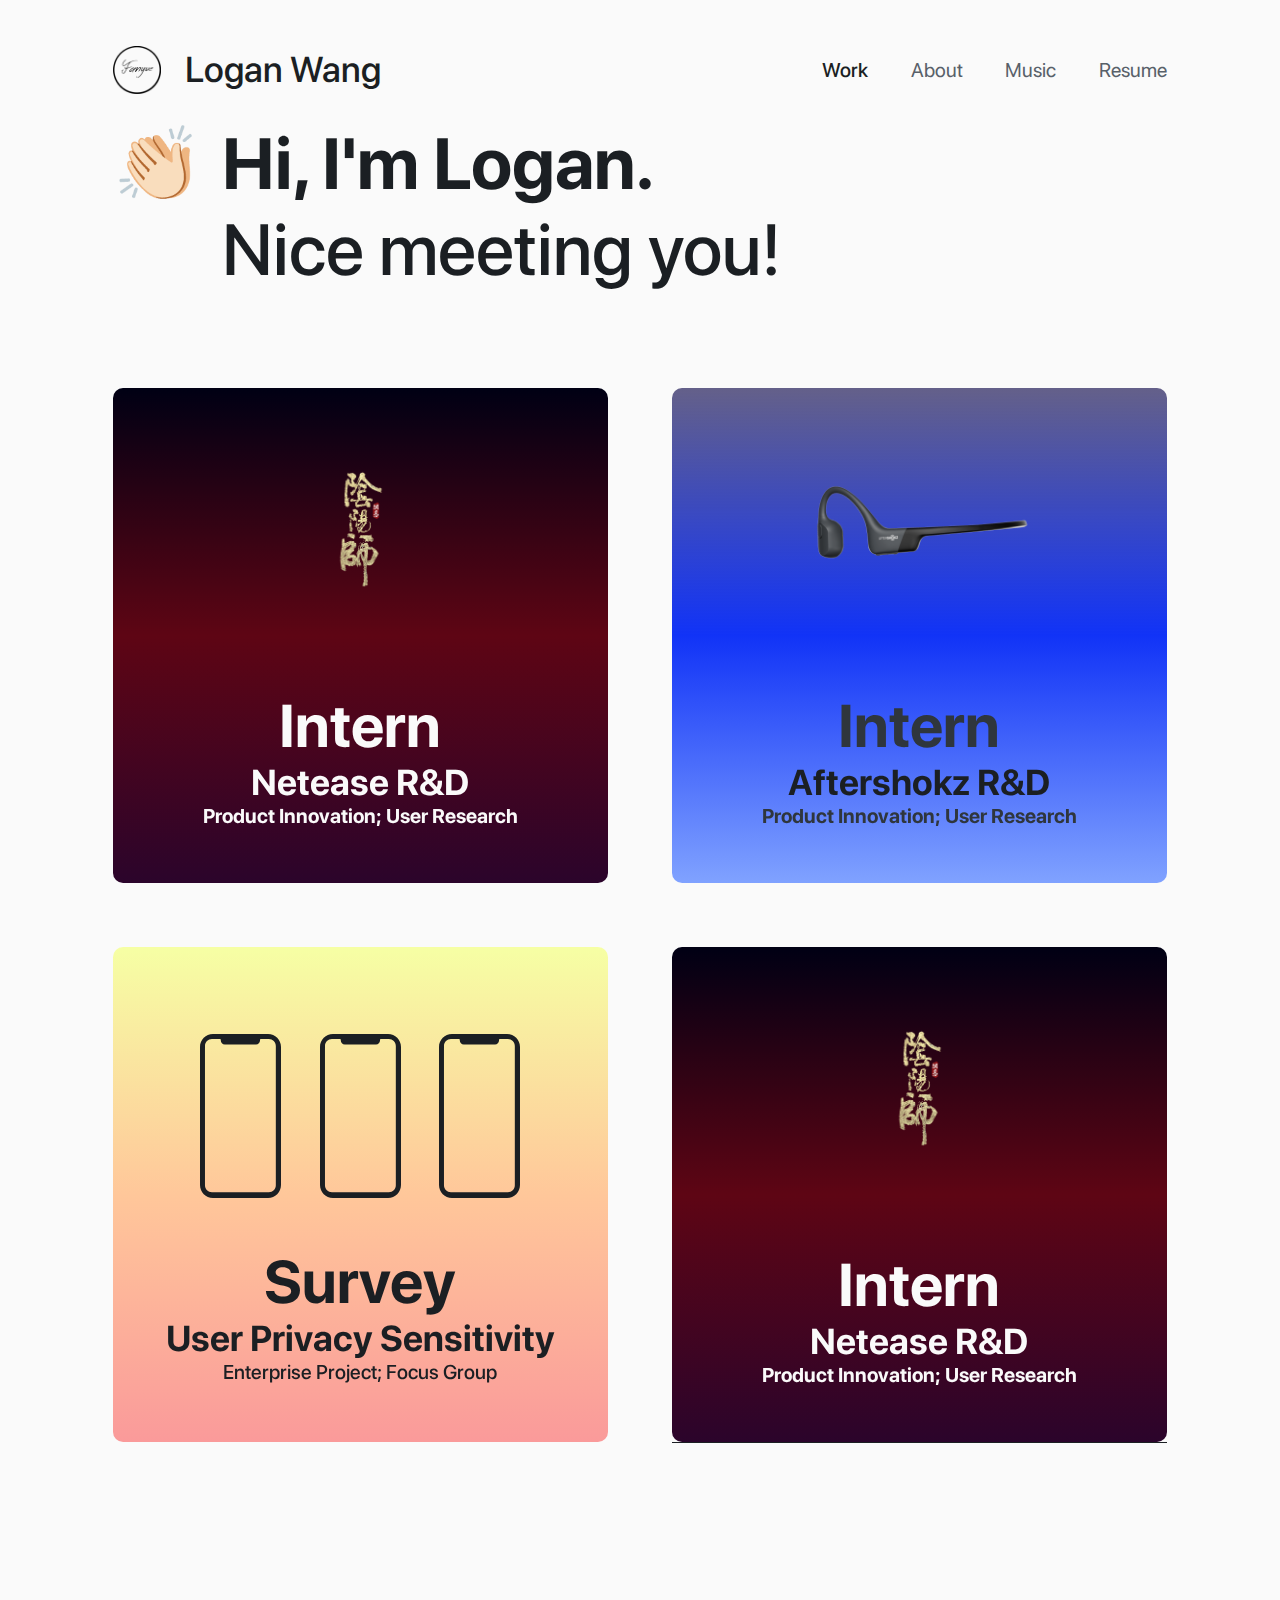
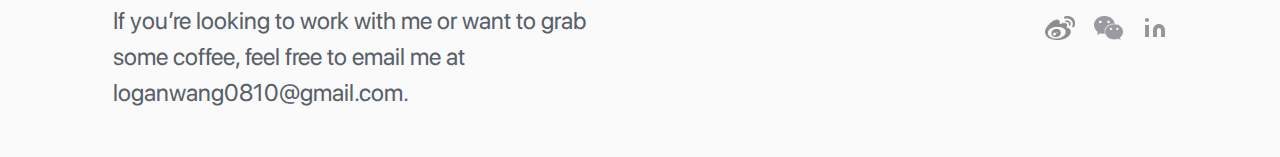
==== commit 84eb66e1: "car pdf" ====
--- a/index.html
+++ b/index.html
@@ -130,6 +130,16 @@
                     <h5 class="medium">Enterprise Project; Focus Group</h5>
                 </div>
             </div></a>
+
+            <!-- Cardrive -->
+            <a href="cardrivegame.pdf" aria-label="Zain Khoja resume" target="_blank" rel="noopener" class="link" style="border-bottom: 0.075em solid var(--black)"><div class="hvr-float exp exp-respond1">
+                <div class="exp-content">
+                    <img alt="Fanyue logo" src="yyslogo.png" class="github-logo">
+                    <h2 class="white">Intern</h2>
+                    <h3 class="white">Netease R&D</h3>
+                    <h5 class="white">Product Innovation; User Research</h5>
+                </div>
+            </div></a>
         </main>
 
         <footer class="c12 grid">
--- a/css/style.css
+++ b/css/style.css
@@ -335,7 +335,7 @@
     background: linear-gradient(rgb(246, 255, 164), rgb(255, 199, 154), rgb(250, 154, 154));
 }
 .exp-respond0 {
-    background: linear-gradient(rgb(27, 39, 148), rgb(243, 253, 253), rgb(79, 120, 231));
+    background: linear-gradient(rgba(28, 22, 83, 0.678), rgb(17, 51, 247), rgb(128, 162, 255));
 }
 .exp-respond1 {
     background: linear-gradient(rgb(0, 0, 20), rgb(94, 5, 20), rgb(43, 4, 43));
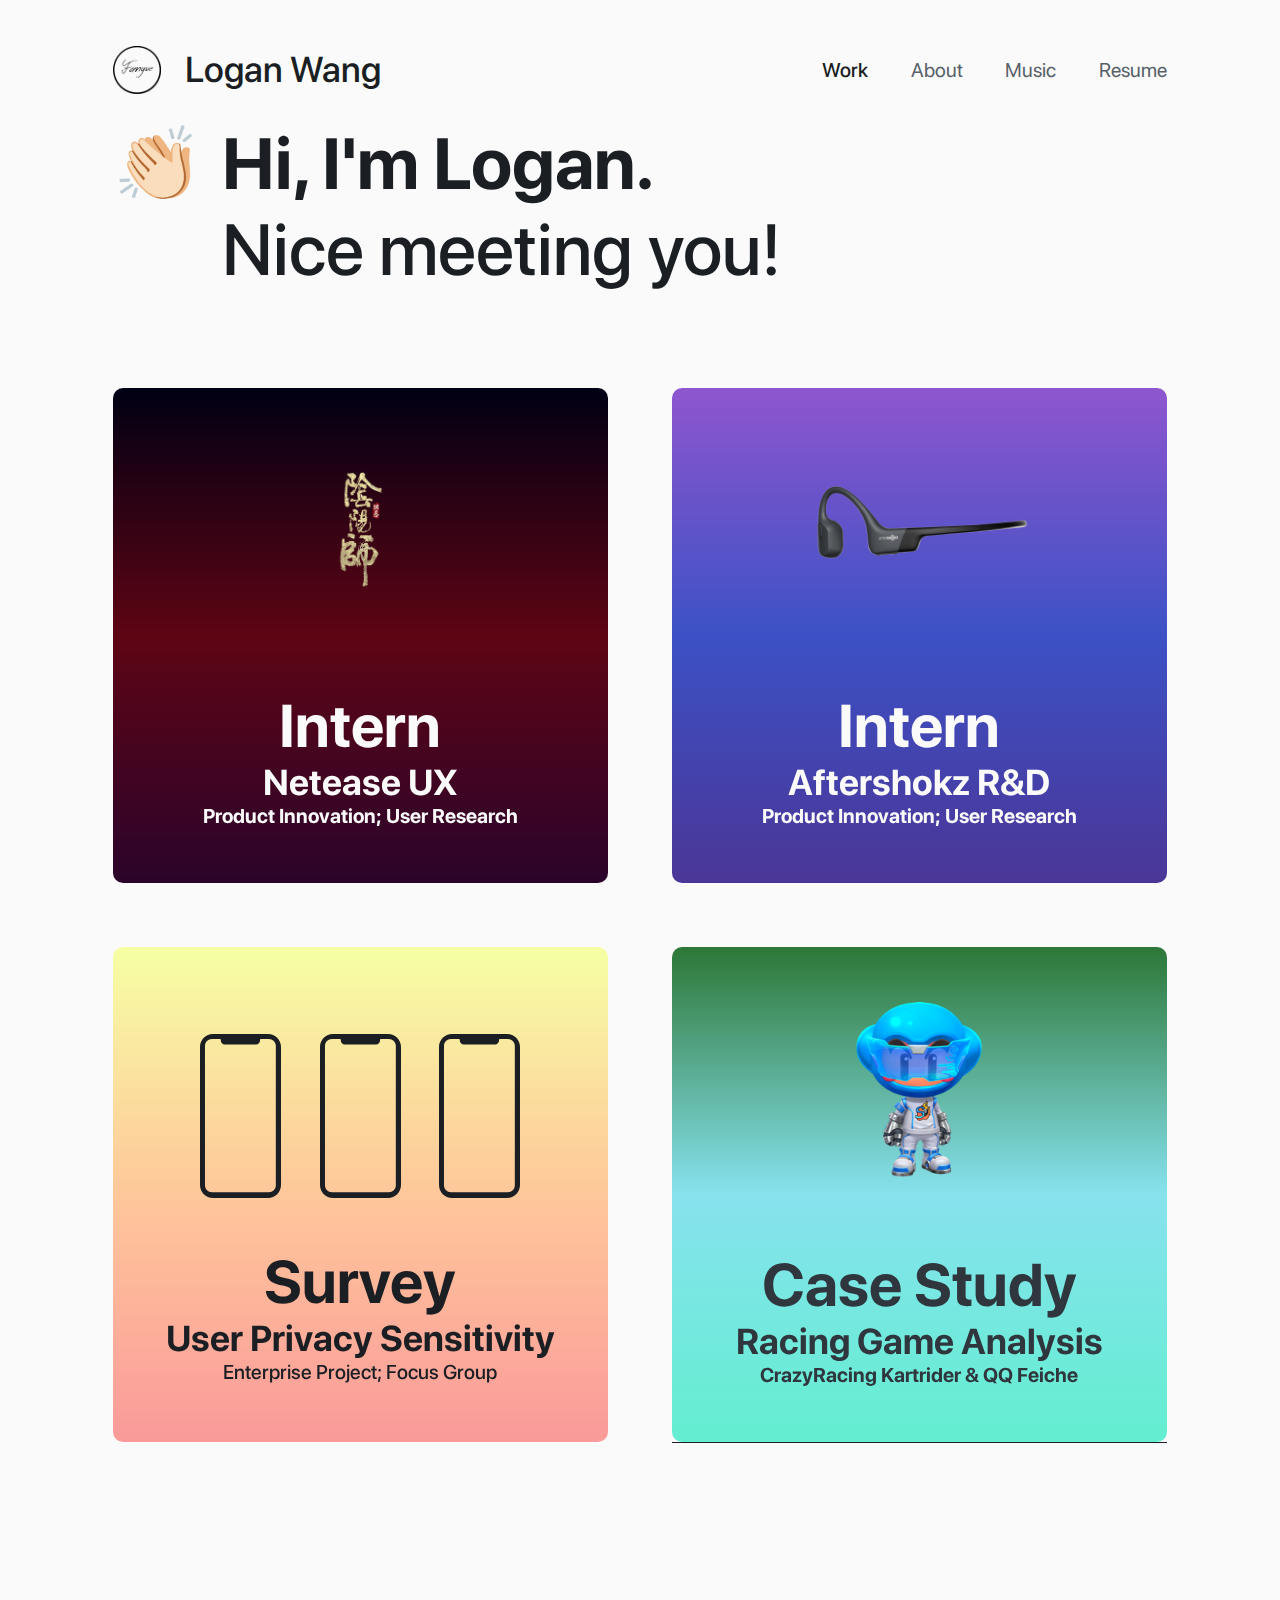
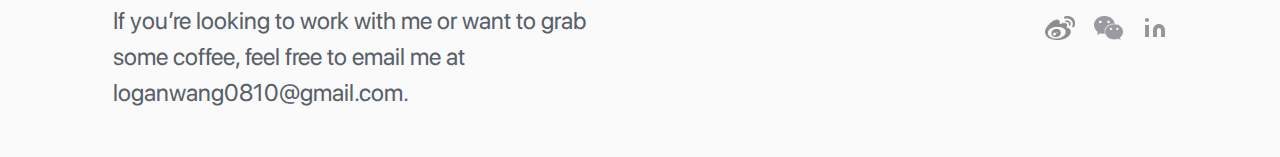
==== commit 30d0289f: "update" ====
--- a/index.html
+++ b/index.html
@@ -7,7 +7,7 @@
 <head id="top">
     <meta charset="UTF-8">
     <title>Fanyue Wang</title>
-    <meta name="Description" content="Fanyue Wang is a designer and student at Xi'an Jiaotong Universtiy. He's currently a Usage Research Intern at Aftershokz.">
+    <meta name="Description" content="Fanyue Wang is a designer and student at Xi'an Jiaotong Universtiy. He's currently working on Graduation Case at Aftershokz.">
 
     <!-- Viewport -->
     <meta name="viewport" content="width=device-width, initial-scale=1.0">
@@ -102,7 +102,7 @@
                 <div class="exp-content">
                     <img alt="Fanyue logo" src="yyslogo.png" class="github-logo">
                     <h2 class="white">Intern</h2>
-                    <h3 class="white">Netease R&D</h3>
+                    <h3 class="white">Netease UX</h3>
                     <h5 class="white">Product Innovation; User Research</h5>
                 </div>
             </div></a>
@@ -111,9 +111,9 @@
             <a href="tint.html"><div class="hvr-float exp exp-respond0">
                 <div class="exp-content">
                     <img alt="Fanyue logo" src="AS-wharf.png" class="github-logo">
-                    <h2 class="grey">Intern</h2>
-                    <h3>Aftershokz R&D</h3>
-                    <h5 class="grey">Product Innovation; User Research</h5>
+                    <h2 class="white">Intern</h2>
+                    <h3 class="white">Aftershokz R&D</h3>
+                    <h5 class="white">Product Innovation; User Research</h5>
                 </div>
             </div></a>
 
@@ -132,12 +132,12 @@
             </div></a>
 
             <!-- Cardrive -->
-            <a href="cardrivegame.pdf" aria-label="Zain Khoja resume" target="_blank" rel="noopener" class="link" style="border-bottom: 0.075em solid var(--black)"><div class="hvr-float exp exp-respond1">
+            <a href="cardrivegame.pdf" aria-label="Zain Khoja resume" target="_blank" rel="noopener" class="link" style="border-bottom: 0.075em solid var(--black)"><div class="hvr-float exp exp-respond2">
                 <div class="exp-content">
-                    <img alt="Fanyue logo" src="yyslogo.png" class="github-logo">
-                    <h2 class="white">Intern</h2>
-                    <h3 class="white">Netease R&D</h3>
-                    <h5 class="white">Product Innovation; User Research</h5>
+                    <img alt="Fanyue logo" src="carlogo.png" class="github-logo">
+                    <h2 class="grey">Case Study</h2>
+                    <h3 class="grey">Racing Game Analysis</h3>
+                    <h5 class="grey">CrazyRacing Kartrider & QQ Feiche</h5>
                 </div>
             </div></a>
         </main>
--- a/css/style.css
+++ b/css/style.css
@@ -335,10 +335,13 @@
     background: linear-gradient(rgb(246, 255, 164), rgb(255, 199, 154), rgb(250, 154, 154));
 }
 .exp-respond0 {
-    background: linear-gradient(rgba(28, 22, 83, 0.678), rgb(17, 51, 247), rgb(128, 162, 255));
+    background: linear-gradient(rgba(90, 7, 185, 0.678), rgb(60, 81, 197), rgb(75, 54, 151));
 }
 .exp-respond1 {
     background: linear-gradient(rgb(0, 0, 20), rgb(94, 5, 20), rgb(43, 4, 43));
+}
+.exp-respond2 {
+    background: linear-gradient(rgb(45, 119, 55), rgb(135, 226, 238), rgb(99, 238, 208));
 }
 .exp-tint {
     background: linear-gradient(135deg, #B2B2B2 0%, #666666 20%, #222222 20%);
